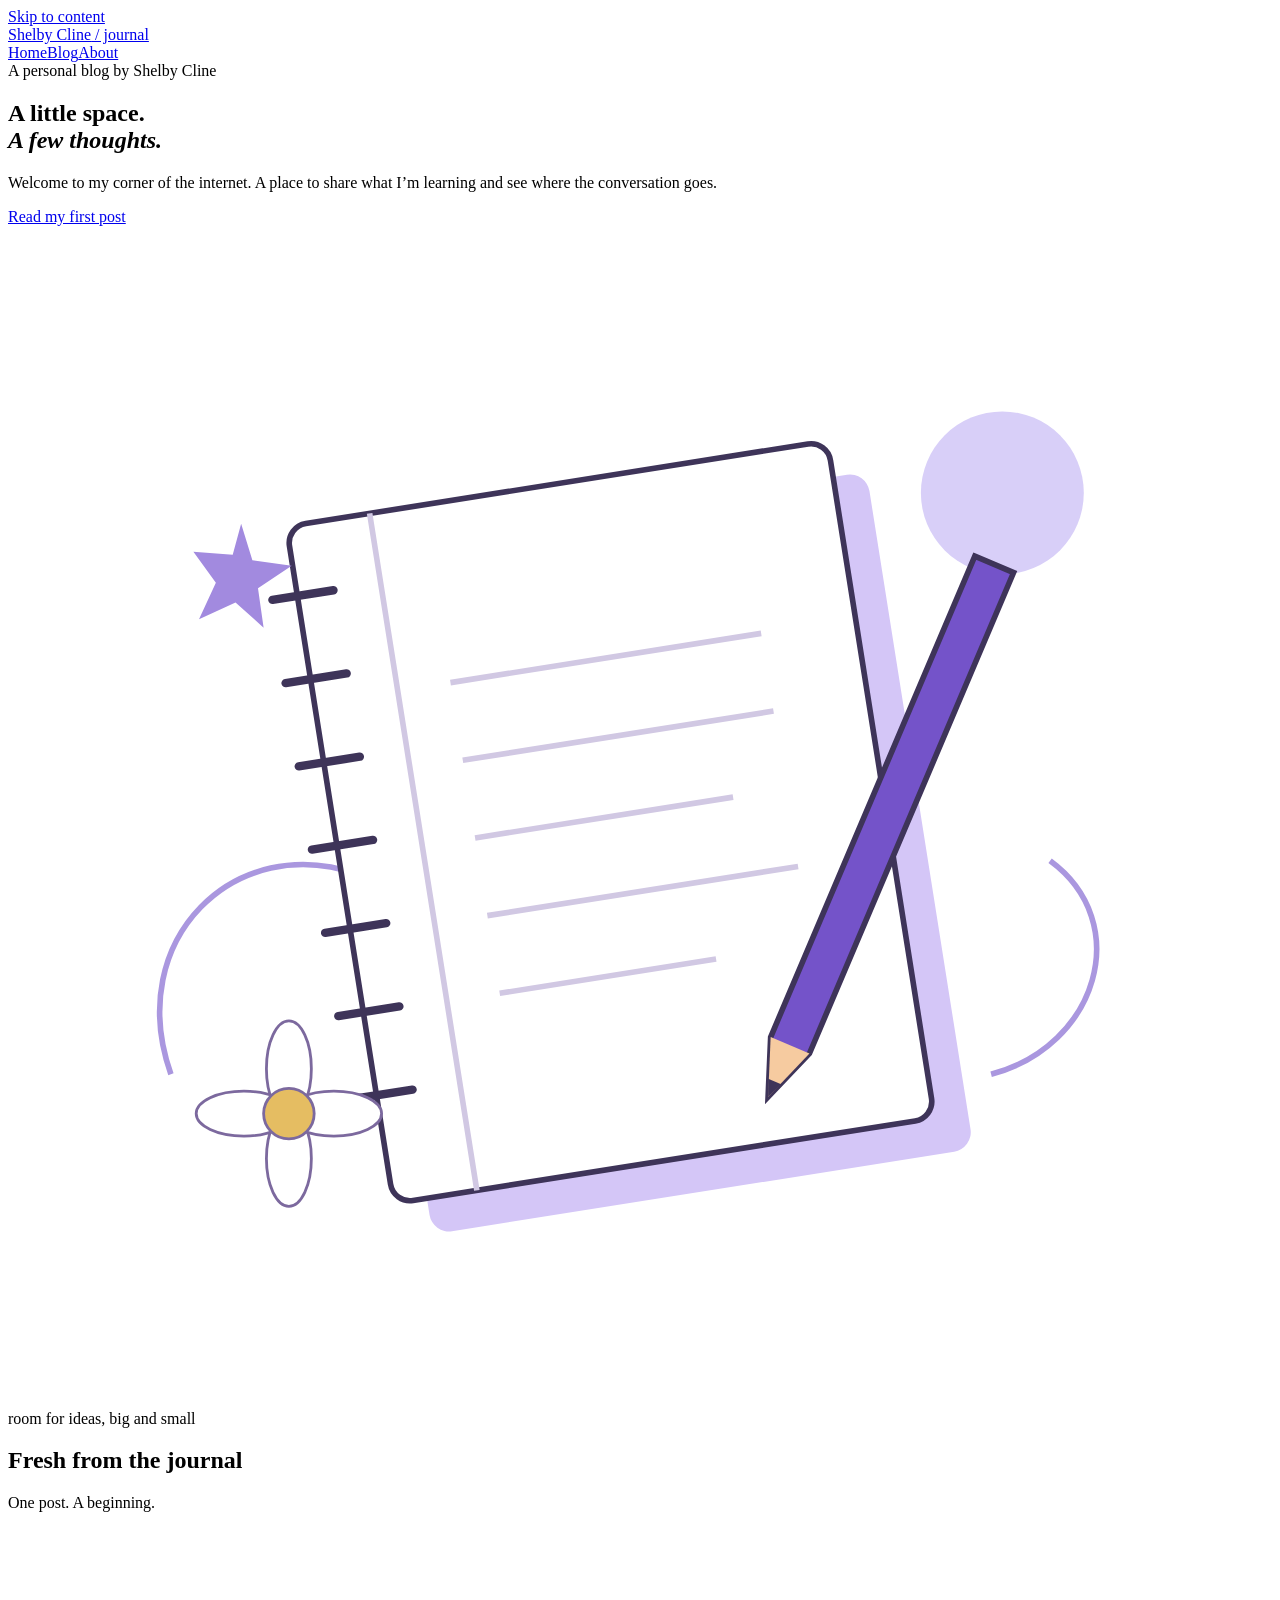
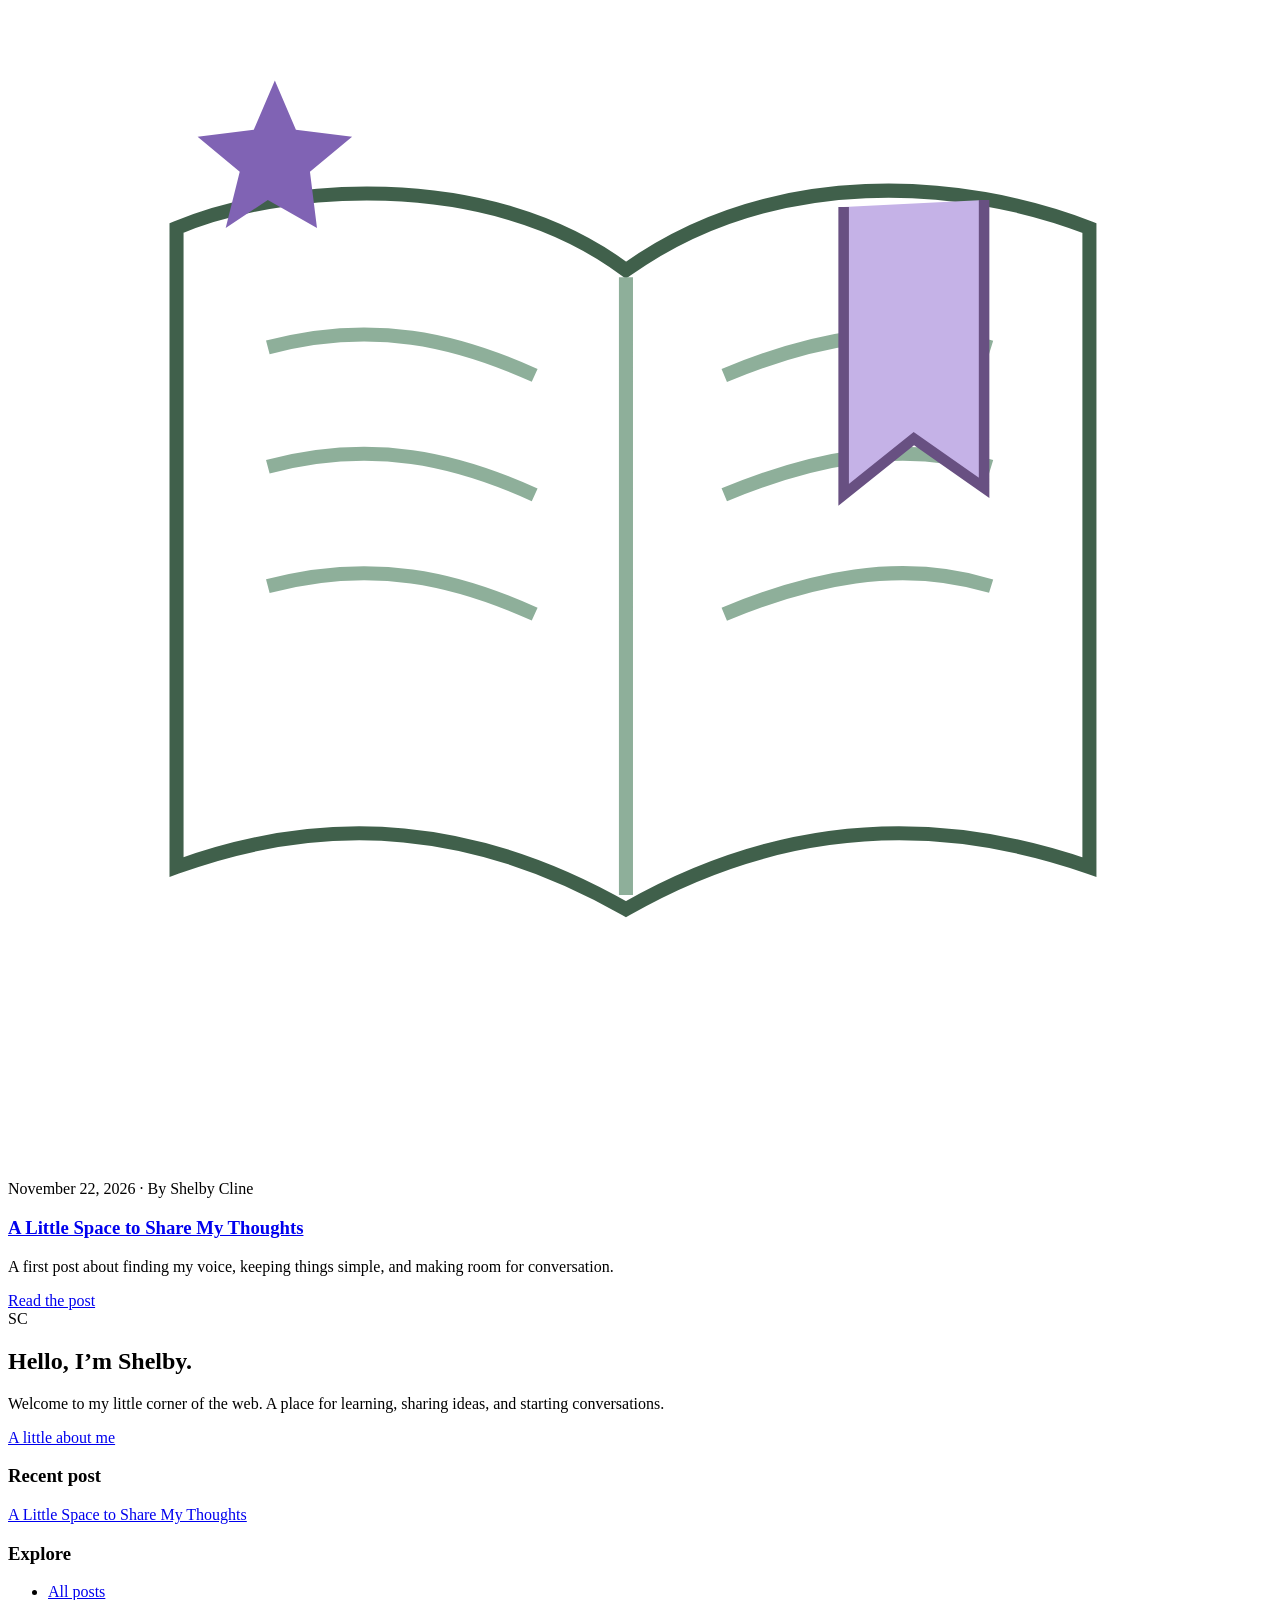
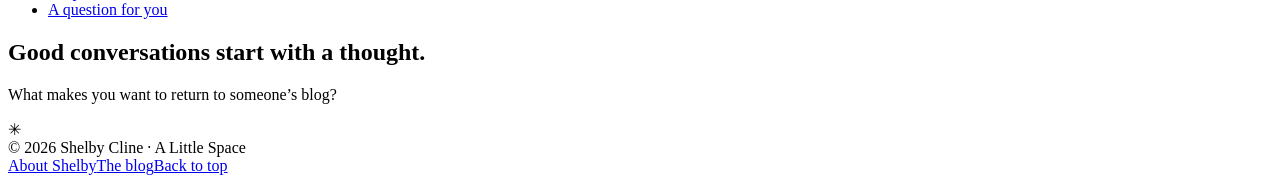
==== index.html @ 2f605570 "Add index.html" ====
<!doctype html><html lang="en"><head><meta charset="utf-8"><meta name="viewport" content="width=device-width,initial-scale=1"><title>A Little Space | Shelby Cline</title><meta name="description" content="Thoughts, learning, and conversations. Welcome to Shelby Cline’s personal blog."><meta name="theme-color" content="#5b3cc4"><link rel="stylesheet" href="style.css"><link rel="icon" href="favicon.svg" type="image/svg+xml"><meta property="og:title" content="A Little Space"><meta property="og:description" content="Thoughts, learning, and conversations. Welcome to Shelby Cline’s personal blog."><meta property="og:type" content="website"></head><body id="top"><a class="skip" href="#main">Skip to content</a><div class="wrap"><header class="header"><a class="brand" href="index.html">Shelby Cline<span> / journal</span></a><nav aria-label="Main navigation" class="nav"><a href="index.html" aria-current="page">Home</a><a href="blog/index.html">Blog</a><a href="about.html">About</a></nav></header></div><main id="main" class="wrap"><section class="hero" aria-labelledby="welcome"><div><div class="eyebrow">A personal blog by Shelby Cline</div><h1 id="welcome">A little space.<br><em>A few thoughts.</em></h1><p class="intro">Welcome to my corner of the internet. A place to share what I’m learning and see where the conversation goes.</p><a class="pill" href="blog/a-little-space.html">Read my first post</a></div><div class="art"><svg viewBox="0 0 450 420" fill="none" aria-hidden="true"><circle cx="354" cy="95" r="29" fill="#d8cff8"/><path d="M58 302c-17-48 23-87 67-71M350 302c38-10 51-54 21-76" stroke="#aa97df" stroke-width="2"/><g transform="rotate(-9 223 218)"><rect x="130" y="102" width="195" height="244" rx="7" fill="#d4c6f7"/><rect x="118" y="89" width="195" height="244" rx="7" fill="white" stroke="#3e3459" stroke-width="2"/><path d="M148 89v244M167 153h112M167 181h112M167 209h93M167 237h112M167 265h78" stroke="#d1c8e3" stroke-width="2"/><path d="M131 114h-22M131 144h-22M131 174h-22M131 204h-22M131 234h-22M131 264h-22M131 294h-22" stroke="#3e3459" stroke-width="3" stroke-linecap="round"/></g><g transform="rotate(23 310 216)"><path d="M303 112h15v186l-7.5 20-7.5-20z" fill="#7453c9" stroke="#3e3459" stroke-width="2"/><path d="M303 298h15l-7.5 20z" fill="#f6cba0"/><path d="M308 312h5l-2.5 6z" fill="#3e3459"/></g><path d="m83 106 4 13 14 2-12 8 2 14-10-9-13 6 6-13-8-11 14 1z" fill="#a28adf"/><g transform="translate(100 316)"><ellipse cy="-16" rx="8" ry="17" fill="#fff" stroke="#7c699e"/><ellipse cy="16" rx="8" ry="17" fill="#fff" stroke="#7c699e"/><ellipse cx="-16" rx="17" ry="8" fill="#fff" stroke="#7c699e"/><ellipse cx="16" rx="17" ry="8" fill="#fff" stroke="#7c699e"/><circle r="9" fill="#e5bd62" stroke="#7c699e"/></g></svg><span class="caption">room for ideas, big and small</span></div></section><section aria-labelledby="latest"><div class="sectionhead"><h2 id="latest">Fresh from the journal</h2><span>One post. A beginning.</span></div><div class="columns"><div><article class="postcard"><a class="tile" href="blog/a-little-space.html" aria-label="Read A Little Space to Share My Thoughts"><svg viewBox="0 0 180 180" fill="none" aria-hidden="true"><path d="M88 51C68 36 38 39 24 45v91c22-8 43-6 64 6 21-12 43-14 66-6V45c-18-7-45-9-66 6z" fill="white" stroke="#40604b" stroke-width="2"/><path d="M88 52v88M37 62c15-4 27-1 38 4M37 79c15-4 27-1 38 4M37 96c15-4 27-1 38 4M102 66c12-5 25-8 38-4M102 83c12-5 25-8 38-4M102 100c12-5 25-8 38-4" stroke="#8eaf9a" stroke-width="2"/><path d="M119 42v41l10-8 10 7V41" fill="#c5b2e7" stroke="#685082" stroke-width="1.5"/><path d="m38 24 3 7 8 1-6 5 1 8-7-4-6 4 2-8-6-5 8-1z" fill="#8063b4"/></svg></a><div><div class="meta"><time datetime="2026-11-22">November 22, 2026</time> · By Shelby Cline</div><h3><a href="blog/a-little-space.html">A Little Space to Share My Thoughts</a></h3><p>A first post about finding my voice, keeping things simple, and making room for conversation.</p><a class="textlink" href="blog/a-little-space.html">Read the post</a></div></article></div><aside class="side" aria-label="About the author and blog links"><section class="sideblock"><div class="avatar" aria-hidden="true">SC</div><h2>Hello, I’m Shelby.</h2><p>Welcome to my little corner of the web. A place for learning, sharing ideas, and starting conversations.</p><a class="textlink" href="about.html">A little about me</a></section><section class="sideblock"><h3>Recent post</h3><a href="blog/a-little-space.html">A Little Space to Share My Thoughts</a></section><section class="sideblock"><h3>Explore</h3><ul><li><a href="blog/index.html">All posts</a></li><li><a href="blog/a-little-space.html#conversation">A question for you</a></li></ul></section></aside></div></section><section class="note"><div><h2>Good conversations start with a thought.</h2><p>What makes you want to return to someone’s blog?</p></div><span class="star" aria-hidden="true">✳</span></section></main><div class="wrap"><footer class="footer"><span>© 2026 Shelby Cline · A Little Space</span><nav class="footlinks" aria-label="Footer navigation"><a href="about.html">About Shelby</a><a href="blog/index.html">The blog</a><a href="#top">Back to top</a></nav></footer></div><script src="site.js" defer></script></body></html>
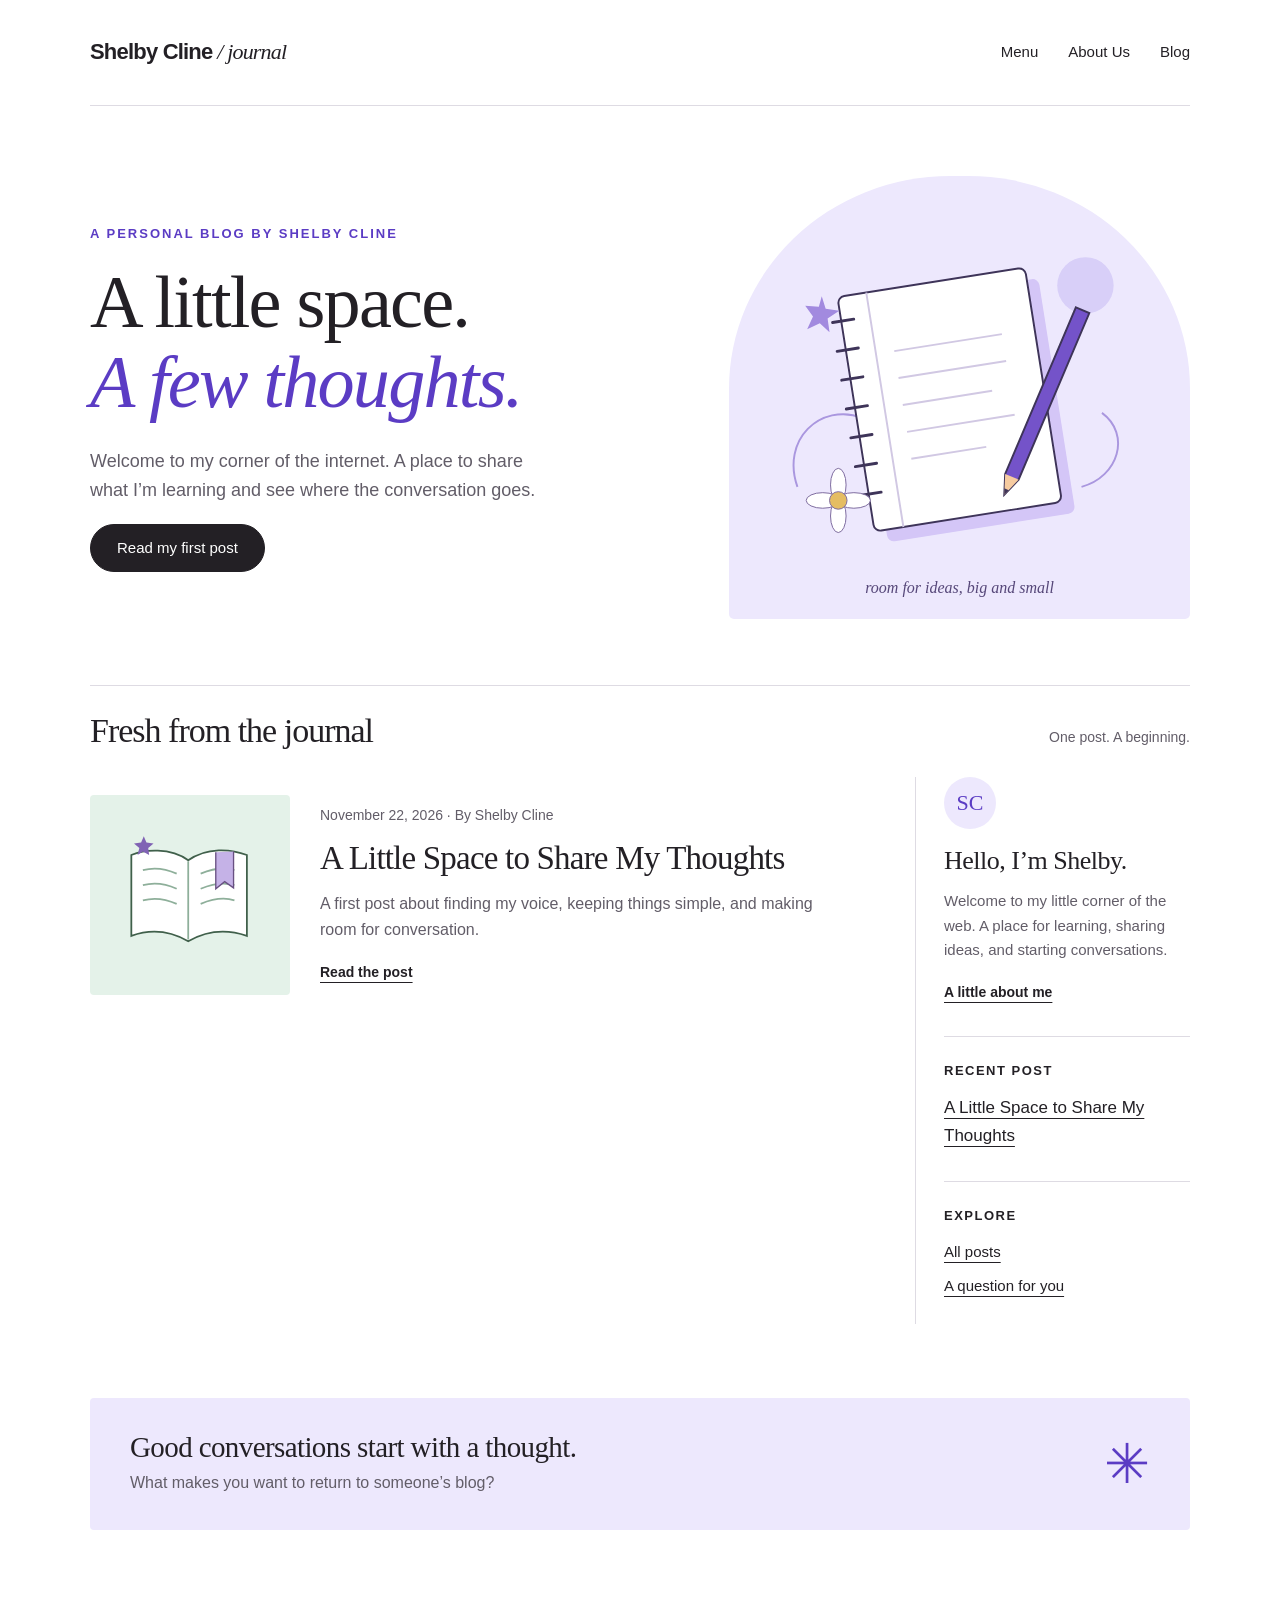
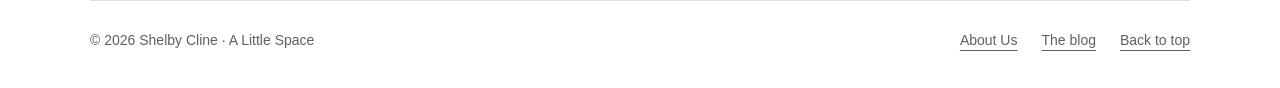
==== commit 7ce75038: "Update header navigation to Menu, About Us, and Blog" ====
--- a/index.html
+++ b/index.html
@@ -1 +1 @@
-<!doctype html><html lang="en"><head><meta charset="utf-8"><meta name="viewport" content="width=device-width,initial-scale=1"><title>A Little Space | Shelby Cline</title><meta name="description" content="Thoughts, learning, and conversations. Welcome to Shelby Cline’s personal blog."><meta name="theme-color" content="#5b3cc4"><link rel="stylesheet" href="style.css"><link rel="icon" href="favicon.svg" type="image/svg+xml"><meta property="og:title" content="A Little Space"><meta property="og:description" content="Thoughts, learning, and conversations. Welcome to Shelby Cline’s personal blog."><meta property="og:type" content="website"></head><body id="top"><a class="skip" href="#main">Skip to content</a><div class="wrap"><header class="header"><a class="brand" href="index.html">Shelby Cline<span> / journal</span></a><nav aria-label="Main navigation" class="nav"><a href="index.html" aria-current="page">Home</a><a href="blog/index.html">Blog</a><a href="about.html">About</a></nav></header></div><main id="main" class="wrap"><section class="hero" aria-labelledby="welcome"><div><div class="eyebrow">A personal blog by Shelby Cline</div><h1 id="welcome">A little space.<br><em>A few thoughts.</em></h1><p class="intro">Welcome to my corner of the internet. A place to share what I’m learning and see where the conversation goes.</p><a class="pill" href="blog/a-little-space.html">Read my first post</a></div><div class="art"><svg viewBox="0 0 450 420" fill="none" aria-hidden="true"><circle cx="354" cy="95" r="29" fill="#d8cff8"/><path d="M58 302c-17-48 23-87 67-71M350 302c38-10 51-54 21-76" stroke="#aa97df" stroke-width="2"/><g transform="rotate(-9 223 218)"><rect x="130" y="102" width="195" height="244" rx="7" fill="#d4c6f7"/><rect x="118" y="89" width="195" height="244" rx="7" fill="white" stroke="#3e3459" stroke-width="2"/><path d="M148 89v244M167 153h112M167 181h112M167 209h93M167 237h112M167 265h78" stroke="#d1c8e3" stroke-width="2"/><path d="M131 114h-22M131 144h-22M131 174h-22M131 204h-22M131 234h-22M131 264h-22M131 294h-22" stroke="#3e3459" stroke-width="3" stroke-linecap="round"/></g><g transform="rotate(23 310 216)"><path d="M303 112h15v186l-7.5 20-7.5-20z" fill="#7453c9" stroke="#3e3459" stroke-width="2"/><path d="M303 298h15l-7.5 20z" fill="#f6cba0"/><path d="M308 312h5l-2.5 6z" fill="#3e3459"/></g><path d="m83 106 4 13 14 2-12 8 2 14-10-9-13 6 6-13-8-11 14 1z" fill="#a28adf"/><g transform="translate(100 316)"><ellipse cy="-16" rx="8" ry="17" fill="#fff" stroke="#7c699e"/><ellipse cy="16" rx="8" ry="17" fill="#fff" stroke="#7c699e"/><ellipse cx="-16" rx="17" ry="8" fill="#fff" stroke="#7c699e"/><ellipse cx="16" rx="17" ry="8" fill="#fff" stroke="#7c699e"/><circle r="9" fill="#e5bd62" stroke="#7c699e"/></g></svg><span class="caption">room for ideas, big and small</span></div></section><section aria-labelledby="latest"><div class="sectionhead"><h2 id="latest">Fresh from the journal</h2><span>One post. A beginning.</span></div><div class="columns"><div><article class="postcard"><a class="tile" href="blog/a-little-space.html" aria-label="Read A Little Space to Share My Thoughts"><svg viewBox="0 0 180 180" fill="none" aria-hidden="true"><path d="M88 51C68 36 38 39 24 45v91c22-8 43-6 64 6 21-12 43-14 66-6V45c-18-7-45-9-66 6z" fill="white" stroke="#40604b" stroke-width="2"/><path d="M88 52v88M37 62c15-4 27-1 38 4M37 79c15-4 27-1 38 4M37 96c15-4 27-1 38 4M102 66c12-5 25-8 38-4M102 83c12-5 25-8 38-4M102 100c12-5 25-8 38-4" stroke="#8eaf9a" stroke-width="2"/><path d="M119 42v41l10-8 10 7V41" fill="#c5b2e7" stroke="#685082" stroke-width="1.5"/><path d="m38 24 3 7 8 1-6 5 1 8-7-4-6 4 2-8-6-5 8-1z" fill="#8063b4"/></svg></a><div><div class="meta"><time datetime="2026-11-22">November 22, 2026</time> · By Shelby Cline</div><h3><a href="blog/a-little-space.html">A Little Space to Share My Thoughts</a></h3><p>A first post about finding my voice, keeping things simple, and making room for conversation.</p><a class="textlink" href="blog/a-little-space.html">Read the post</a></div></article></div><aside class="side" aria-label="About the author and blog links"><section class="sideblock"><div class="avatar" aria-hidden="true">SC</div><h2>Hello, I’m Shelby.</h2><p>Welcome to my little corner of the web. A place for learning, sharing ideas, and starting conversations.</p><a class="textlink" href="about.html">A little about me</a></section><section class="sideblock"><h3>Recent post</h3><a href="blog/a-little-space.html">A Little Space to Share My Thoughts</a></section><section class="sideblock"><h3>Explore</h3><ul><li><a href="blog/index.html">All posts</a></li><li><a href="blog/a-little-space.html#conversation">A question for you</a></li></ul></section></aside></div></section><section class="note"><div><h2>Good conversations start with a thought.</h2><p>What makes you want to return to someone’s blog?</p></div><span class="star" aria-hidden="true">✳</span></section></main><div class="wrap"><footer class="footer"><span>© 2026 Shelby Cline · A Little Space</span><nav class="footlinks" aria-label="Footer navigation"><a href="about.html">About Shelby</a><a href="blog/index.html">The blog</a><a href="#top">Back to top</a></nav></footer></div><script src="site.js" defer></script></body></html>+<!doctype html><html lang="en"><head><meta charset="utf-8"><meta name="viewport" content="width=device-width,initial-scale=1"><title>A Little Space | Shelby Cline</title><meta name="description" content="Thoughts, learning, and conversations. Welcome to Shelby Cline’s personal blog."><meta name="theme-color" content="#5b3cc4"><link rel="stylesheet" href="style.css"><link rel="icon" href="favicon.svg" type="image/svg+xml"><meta property="og:title" content="A Little Space"><meta property="og:description" content="Thoughts, learning, and conversations. Welcome to Shelby Cline’s personal blog."><meta property="og:type" content="website"></head><body id="top"><a class="skip" href="#main">Skip to content</a><div class="wrap"><header class="header"><a class="brand" href="index.html">Shelby Cline<span> / journal</span></a><nav aria-label="Main navigation" class="nav"><a href="menu.html">Menu</a><a href="about.html">About Us</a><a href="blog/index.html">Blog</a></nav></header></div><main id="main" class="wrap"><section class="hero" aria-labelledby="welcome"><div><div class="eyebrow">A personal blog by Shelby Cline</div><h1 id="welcome">A little space.<br><em>A few thoughts.</em></h1><p class="intro">Welcome to my corner of the internet. A place to share what I’m learning and see where the conversation goes.</p><a class="pill" href="blog/a-little-space.html">Read my first post</a></div><div class="art"><svg viewBox="0 0 450 420" fill="none" aria-hidden="true"><circle cx="354" cy="95" r="29" fill="#d8cff8"/><path d="M58 302c-17-48 23-87 67-71M350 302c38-10 51-54 21-76" stroke="#aa97df" stroke-width="2"/><g transform="rotate(-9 223 218)"><rect x="130" y="102" width="195" height="244" rx="7" fill="#d4c6f7"/><rect x="118" y="89" width="195" height="244" rx="7" fill="white" stroke="#3e3459" stroke-width="2"/><path d="M148 89v244M167 153h112M167 181h112M167 209h93M167 237h112M167 265h78" stroke="#d1c8e3" stroke-width="2"/><path d="M131 114h-22M131 144h-22M131 174h-22M131 204h-22M131 234h-22M131 264h-22M131 294h-22" stroke="#3e3459" stroke-width="3" stroke-linecap="round"/></g><g transform="rotate(23 310 216)"><path d="M303 112h15v186l-7.5 20-7.5-20z" fill="#7453c9" stroke="#3e3459" stroke-width="2"/><path d="M303 298h15l-7.5 20z" fill="#f6cba0"/><path d="M308 312h5l-2.5 6z" fill="#3e3459"/></g><path d="m83 106 4 13 14 2-12 8 2 14-10-9-13 6 6-13-8-11 14 1z" fill="#a28adf"/><g transform="translate(100 316)"><ellipse cy="-16" rx="8" ry="17" fill="#fff" stroke="#7c699e"/><ellipse cy="16" rx="8" ry="17" fill="#fff" stroke="#7c699e"/><ellipse cx="-16" rx="17" ry="8" fill="#fff" stroke="#7c699e"/><ellipse cx="16" rx="17" ry="8" fill="#fff" stroke="#7c699e"/><circle r="9" fill="#e5bd62" stroke="#7c699e"/></g></svg><span class="caption">room for ideas, big and small</span></div></section><section aria-labelledby="latest"><div class="sectionhead"><h2 id="latest">Fresh from the journal</h2><span>One post. A beginning.</span></div><div class="columns"><div><article class="postcard"><a class="tile" href="blog/a-little-space.html" aria-label="Read A Little Space to Share My Thoughts"><svg viewBox="0 0 180 180" fill="none" aria-hidden="true"><path d="M88 51C68 36 38 39 24 45v91c22-8 43-6 64 6 21-12 43-14 66-6V45c-18-7-45-9-66 6z" fill="white" stroke="#40604b" stroke-width="2"/><path d="M88 52v88M37 62c15-4 27-1 38 4M37 79c15-4 27-1 38 4M37 96c15-4 27-1 38 4M102 66c12-5 25-8 38-4M102 83c12-5 25-8 38-4M102 100c12-5 25-8 38-4" stroke="#8eaf9a" stroke-width="2"/><path d="M119 42v41l10-8 10 7V41" fill="#c5b2e7" stroke="#685082" stroke-width="1.5"/><path d="m38 24 3 7 8 1-6 5 1 8-7-4-6 4 2-8-6-5 8-1z" fill="#8063b4"/></svg></a><div><div class="meta"><time datetime="2026-11-22">November 22, 2026</time> · By Shelby Cline</div><h3><a href="blog/a-little-space.html">A Little Space to Share My Thoughts</a></h3><p>A first post about finding my voice, keeping things simple, and making room for conversation.</p><a class="textlink" href="blog/a-little-space.html">Read the post</a></div></article></div><aside class="side" aria-label="About the author and blog links"><section class="sideblock"><div class="avatar" aria-hidden="true">SC</div><h2>Hello, I’m Shelby.</h2><p>Welcome to my little corner of the web. A place for learning, sharing ideas, and starting conversations.</p><a class="textlink" href="about.html">A little about me</a></section><section class="sideblock"><h3>Recent post</h3><a href="blog/a-little-space.html">A Little Space to Share My Thoughts</a></section><section class="sideblock"><h3>Explore</h3><ul><li><a href="blog/index.html">All posts</a></li><li><a href="blog/a-little-space.html#conversation">A question for you</a></li></ul></section></aside></div></section><section class="note"><div><h2>Good conversations start with a thought.</h2><p>What makes you want to return to someone’s blog?</p></div><span class="star" aria-hidden="true">✳</span></section></main><div class="wrap"><footer class="footer"><span>© 2026 Shelby Cline · A Little Space</span><nav class="footlinks" aria-label="Footer navigation"><a href="about.html">About Us</a><a href="blog/index.html">The blog</a><a href="#top">Back to top</a></nav></footer></div><script src="site.js" defer></script></body></html>
--- a/style.css
+++ b/style.css
@@ -0,0 +1 @@
+:root{--ink:#232025;--muted:#625d68;--violet:#5b3cc4;--lilac:#ede8fd;--line:#dedbe3;--paper:#fff;--mint:#e4f2e9}*{box-sizing:border-box}html{scroll-behavior:smooth}body{margin:0;background:var(--paper);color:var(--ink);font-family:Arial,Helvetica,sans-serif;font-size:17px;line-height:1.65}a{color:inherit;text-decoration-thickness:1px;text-underline-offset:5px}a:hover{color:var(--violet)}button{font:inherit;cursor:pointer}a:focus-visible,button:focus-visible{outline:3px solid #6c49d4;outline-offset:5px}.skip{position:absolute;left:20px;top:-100px;background:white;padding:12px;z-index:10}.skip:focus{top:8px}.wrap{max-width:1180px;margin:auto;padding:0 40px}.header{display:flex;justify-content:space-between;align-items:center;min-height:106px;gap:20px;border-bottom:1px solid var(--line)}.brand{text-decoration:none;font-size:22px;letter-spacing:-.8px;font-weight:700}.brand span{font-family:Georgia,serif;font-weight:400;font-style:italic}.nav{display:flex;gap:30px;font-size:15px}.nav a{text-decoration:none}.nav a[aria-current=page]{color:var(--violet);text-decoration:underline}.eyebrow{text-transform:uppercase;font-size:13px;letter-spacing:2px;font-weight:700;color:var(--violet)}h1,h2,h3,p{margin-top:0}h1,h2,h3{font-family:Georgia,'Times New Roman',serif;font-weight:400;line-height:1.08;letter-spacing:-1.8px}.hero{padding:70px 0 66px;display:grid;grid-template-columns:1.3fr 1fr;gap:40px;align-items:center}.hero h1{font-size:clamp(48px,5.8vw,78px);margin:18px 0 24px}.hero h1 em{color:var(--violet);font-weight:400}.intro{max-width:470px;color:var(--muted);font-size:18px}.pill{display:inline-flex;align-items:center;justify-content:center;border:1px solid var(--ink);border-radius:100px;text-decoration:none;padding:12px 26px;background:var(--ink);color:white;font-size:15px;line-height:1.5}.pill:hover{background:var(--violet);border-color:var(--violet);color:white}.art{aspect-ratio:1.04;background:var(--lilac);border-radius:48% 48% 5px 5px;display:grid;place-items:center;position:relative;overflow:hidden}.art svg{width:95%;height:auto;display:block}.caption{position:absolute;bottom:22px;font:italic 16px Georgia,serif;color:#564779}.sectionhead{display:flex;justify-content:space-between;gap:20px;align-items:baseline;border-top:1px solid var(--line);padding:27px 0}.sectionhead h2{font-size:34px;letter-spacing:-1px;margin:0}.sectionhead span{font-size:14px;color:var(--muted)}.columns{display:grid;grid-template-columns:minmax(0,1fr) 275px;gap:62px;padding-bottom:74px}.postcard{display:grid;grid-template-columns:200px 1fr;gap:30px;align-items:center;padding:18px 0 35px}.tile{background:var(--mint);aspect-ratio:1;border-radius:4px;display:grid;place-items:center}.tile svg{width:80%;height:80%}.meta{font-size:14px;color:var(--muted);margin-bottom:14px}.postcard h3{font-size:33px;letter-spacing:-.8px;margin-bottom:14px}.postcard h3 a{text-decoration:none}.postcard p{color:var(--muted);margin-bottom:14px;font-size:16px}.textlink{font-weight:bold;font-size:14px}.side{border-left:1px solid var(--line);padding-left:28px}.avatar{width:52px;height:52px;border-radius:50%;background:var(--lilac);color:var(--violet);display:grid;place-items:center;font:22px Georgia,serif;margin-bottom:18px}.side h2{font-size:26px;letter-spacing:-.5px;margin-bottom:14px}.side p{font-size:15px;color:var(--muted)}.sideblock+.sideblock{border-top:1px solid var(--line);margin-top:30px;padding-top:25px}.side h3{font-family:Arial,sans-serif;font-size:13px;letter-spacing:1.5px;text-transform:uppercase;font-weight:700;line-height:1.4;margin-bottom:14px}.side ul{list-style:none;padding:0;font-size:15px}.side li{padding-bottom:10px}.tag{font-size:13px;color:#4c3a7e;background:var(--lilac);padding:5px 11px;border-radius:30px;display:inline-block;margin-bottom:14px}.note{border-radius:4px;background:var(--lilac);padding:34px 40px;display:flex;align-items:center;justify-content:space-between;gap:30px;margin-bottom:70px}.note h2{font-size:29px;letter-spacing:-.6px;margin-bottom:6px}.note p{font-size:16px;color:var(--muted);margin:0}.note .star{font:55px Georgia,serif;color:var(--violet)}.footer{border-top:1px solid var(--line);padding:28px 0 36px;display:flex;justify-content:space-between;align-items:center;gap:25px;font-size:14px;color:var(--muted)}.footlinks{display:flex;gap:24px}.pagehead{padding:58px 0 36px;max-width:880px}.pagehead h1{font-size:clamp(44px,5.8vw,70px);margin:15px 0 25px}.article-layout{display:grid;grid-template-columns:minmax(0,740px) 275px;gap:62px;padding:0 0 70px}.article p{font-family:Georgia,'Times New Roman',serif;font-size:21px;line-height:1.85;margin-bottom:25px}.article h2{font-size:30px;letter-spacing:-.7px;margin:32px 0 18px}.article .lead{font-size:24px}.post-art{margin:5px 0 35px;height:200px;border-radius:4px;background:var(--mint);display:grid;place-items:center}.post-art svg{width:160px;height:160px}.conversation{background:var(--lilac);padding:26px 30px;border-radius:4px;margin-top:35px}.conversation h2{margin:0 0 15px}.conversation p{font-size:19px;margin-bottom:0}.share{border-top:1px solid var(--line);margin-top:32px;padding-top:25px;display:flex;align-items:center;gap:18px;flex-wrap:wrap}.share button{border:1px solid var(--ink);background:white;border-radius:30px;padding:8px 19px;font-size:14px}.share button:hover{background:var(--lilac)}#share-status{font-size:14px;color:var(--muted)}.back{font-size:14px;color:var(--muted)}.about-copy{max-width:700px;padding-bottom:80px}.about-copy p{font:21px/1.9 Georgia,serif}.about-copy .pill{font-family:Arial,sans-serif}.sr-only{position:absolute;width:1px;height:1px;overflow:hidden;clip:rect(0,0,0,0)}@media(min-width:1400px){.wrap{max-width:1280px}.hero{gap:90px}}@media(max-width:850px){.hero{grid-template-columns:1.2fr 1fr;gap:25px}.columns,.article-layout{grid-template-columns:minmax(0,1fr) 220px;gap:30px}.postcard{grid-template-columns:145px 1fr;gap:22px}.postcard h3{font-size:28px}.side{padding-left:20px}}@media(max-width:650px){.wrap{padding:0 23px}.header{min-height:86px;gap:14px;flex-wrap:wrap;padding:18px 0}.brand{font-size:20px}.nav{gap:19px;font-size:14px}.hero{grid-template-columns:1fr;padding:38px 0;gap:32px}.hero h1{font-size:52px}.intro{font-size:17px}.art{max-height:300px;width:100%;aspect-ratio:1.4}.art svg{max-width:330px}.caption{bottom:12px}.columns,.article-layout{grid-template-columns:1fr;gap:35px;padding-bottom:42px}.postcard{grid-template-columns:110px 1fr;gap:20px;padding-top:6px}.postcard h3{font-size:27px}.postcard .meta{font-size:13px}.postcard p{font-size:15px}.side{border-left:0;border-top:1px solid var(--line);padding:26px 0 0}.sideblock{max-width:460px}.sectionhead{padding:24px 0}.sectionhead h2{font-size:30px}.note{padding:25px;margin-bottom:38px}.note h2{font-size:25px}.note .star{font-size:40px}.footer{align-items:flex-start;flex-direction:column;gap:14px;padding-bottom:25px}.pagehead{padding-top:35px}.pagehead h1{font-size:46px}.article p{font-size:19px}.article .lead{font-size:21px}.post-art{height:160px}.about-copy p{font-size:19px}}@media(prefers-reduced-motion:reduce){html{scroll-behavior:auto}}
